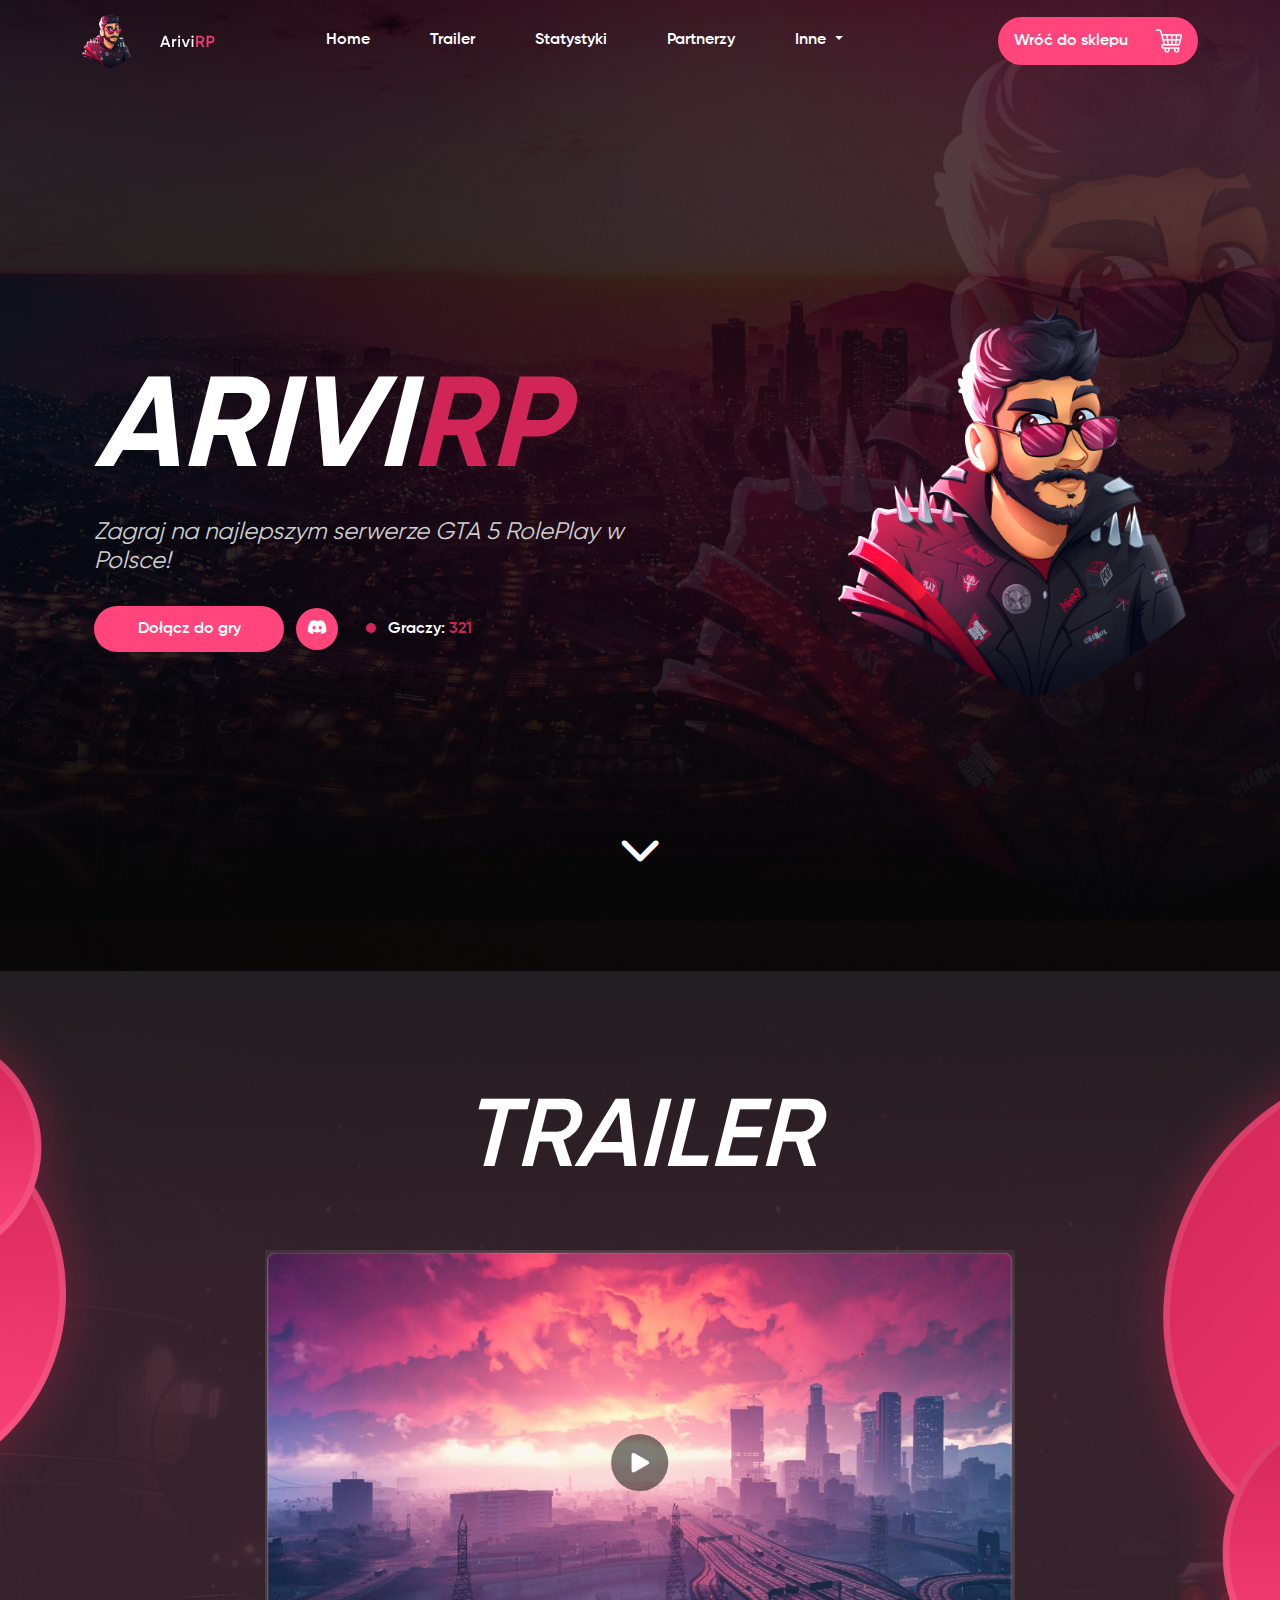
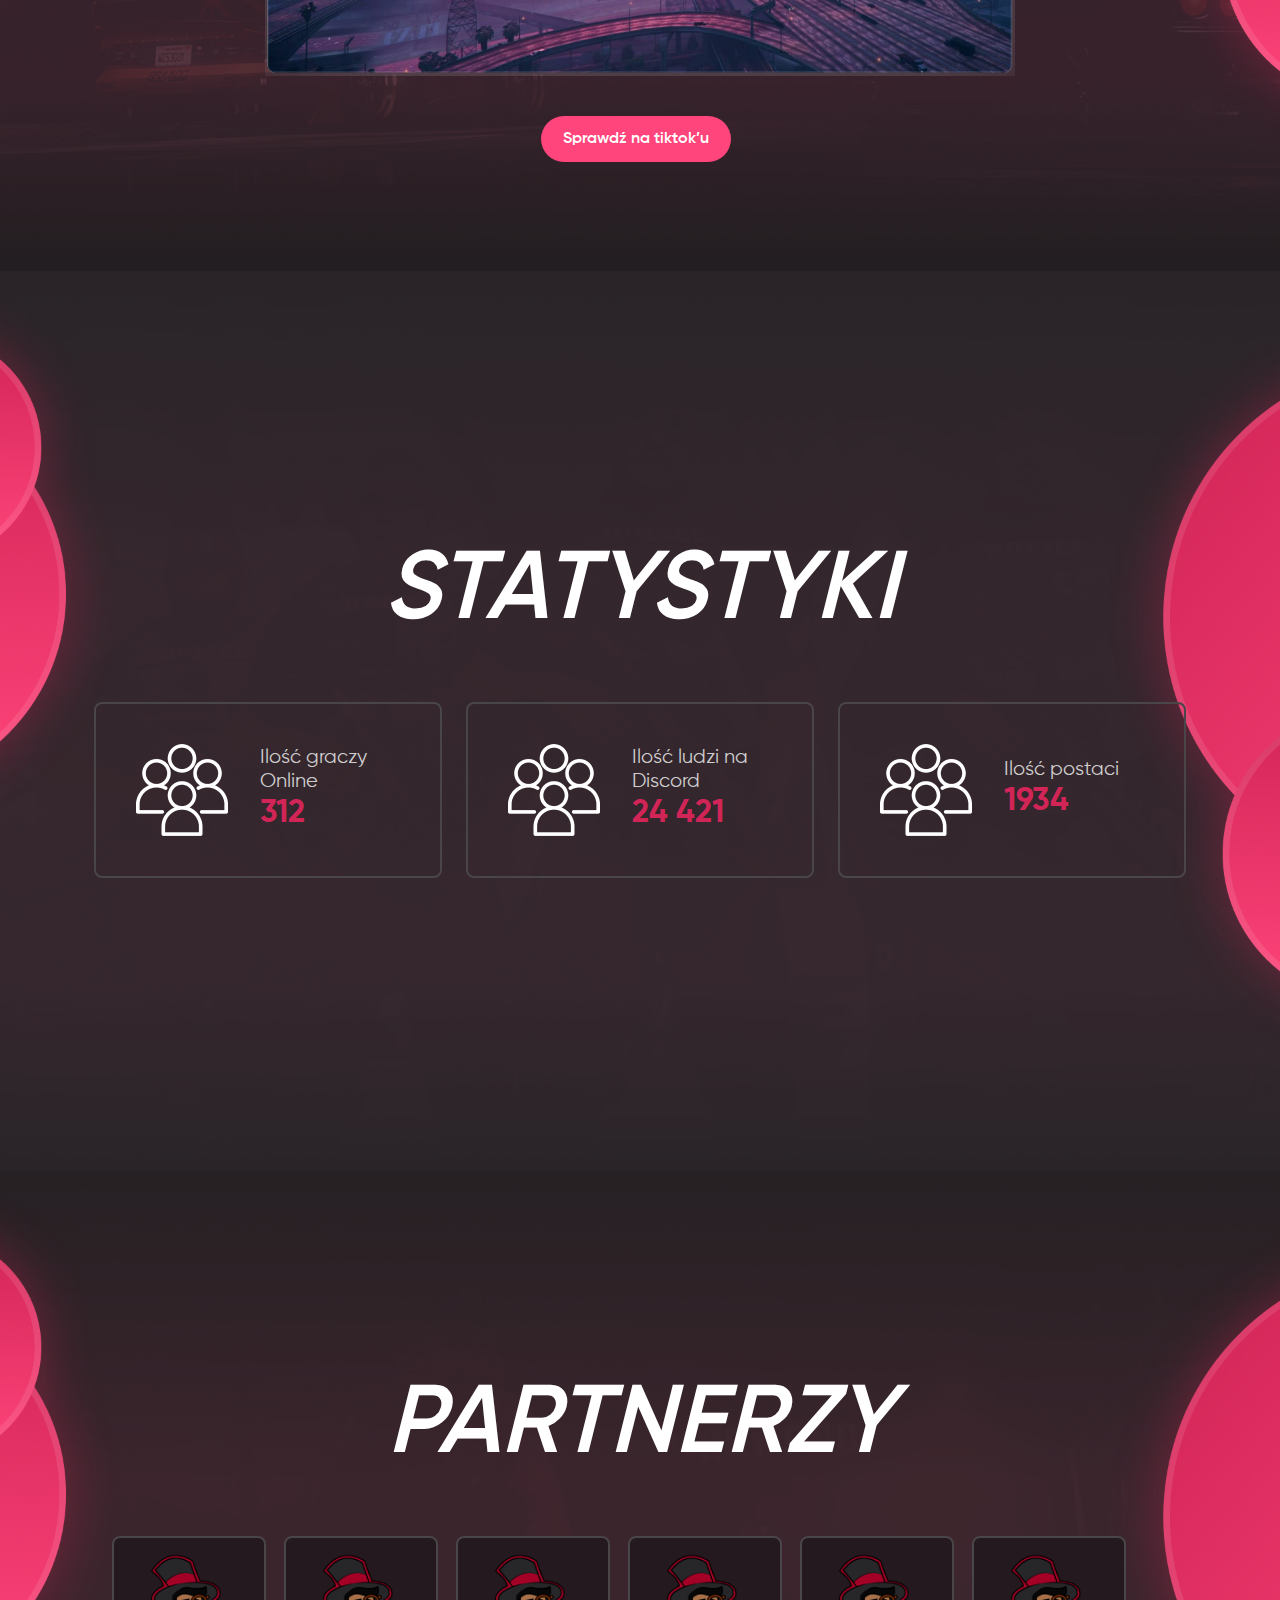
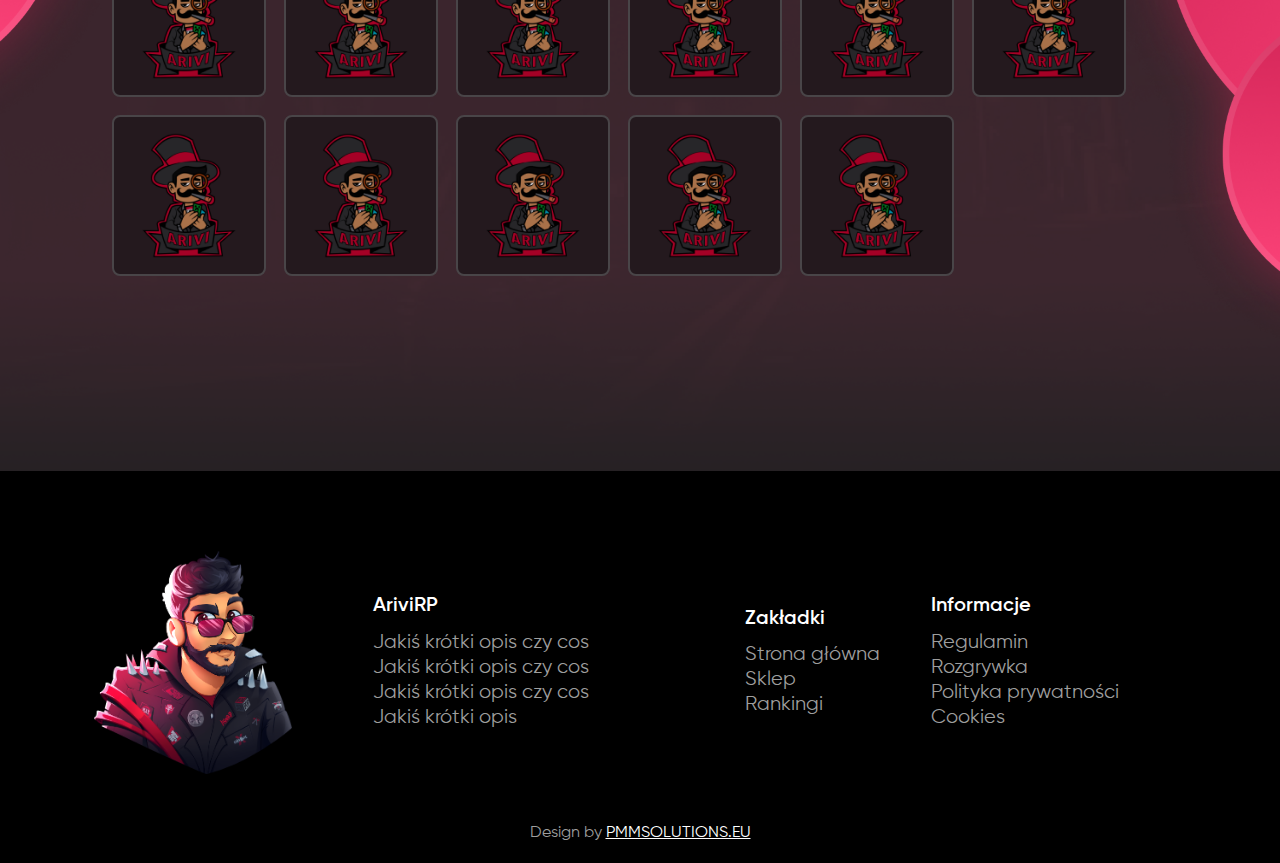
==== index.html @ 46f35d45 "commit" ====
<!DOCTYPE html>
<html lang="en">
<head>
    <meta charset="UTF-8">
    <meta name="viewport" content="width=device-width, initial-scale=1.0">
    <title>Strona glowna</title>
    <link rel="shortcut icon" href="assets/images/logo.png">
    <!-- Bootstrap CSS -->
    <link rel="stylesheet" href="https://cdn.jsdelivr.net/npm/bootstrap@5.0.2/dist/css/bootstrap.min.css">
    <!-- fontawesome CSS -->
    <link rel="stylesheet" href="https://cdnjs.cloudflare.com/ajax/libs/font-awesome/6.5.1/css/all.min.css">
    <!-- owlcarousel CSS -->
    <link rel="stylesheet" href="https://cdnjs.cloudflare.com/ajax/libs/OwlCarousel2/2.3.4/assets/owl.carousel.min.css">

    <link href="assets/css/style.css" rel="stylesheet">
</head>
<body>
    <div class="wrapper">
        <div class="header header-index">
            <nav class="navbar navbar-expand-lg">
                <div class="container">
                  <a class="navbar-brand" href="#">
                    <img src="assets/images/logo.png" class="me-4">
                    <img src="assets/images/logo-text.png" class="mb-none">
                  </a>
                  <button class="navbar-toggler" type="button" data-bs-toggle="collapse" data-bs-target="#navbarSupportedContent" aria-controls="navbarSupportedContent" aria-expanded="false" aria-label="Toggle navigation">
                    <img src="assets/images/menu-bar.png" alt="">
                  </button>
                  <div class="collapse navbar-collapse" id="navbarSupportedContent">
                    <ul class="navbar-nav mx-auto mb-2 mb-lg-0">
                      <li class="nav-item">
                        <a class="nav-link" href="index.html">Home</a>
                      </li>
                      <li class="nav-item">
                        <a class="nav-link" href="#tailer-section">Trailer</a>
                      </li>
                      <li class="nav-item">
                        <a class="nav-link" href="#statystyki-section">Statystyki</a>
                      </li>
                      <li class="nav-item">
                        <a class="nav-link" href="#partnerzy-section">Partnerzy</a>
                      </li>
                      <li class="nav-item dropdown">
                        <a class="nav-link dropdown-toggle" href="#" role="button" data-bs-toggle="dropdown" aria-expanded="false">
                            Inne
                        </a>
                        <ul class="dropdown-menu">
                          <li><a class="dropdown-item" href="administracja.html">Administracja</a></li>
                          <li><a class="dropdown-item" href="regulamin-rozgrywki.html">Regulamin rozgrywki</a></li>
                          <li><a class="dropdown-item" href="zbanowani.html">Zbanowani</a></li>
                        </ul>
                      </li>
                    </ul>
                    <ul class="navbar-nav">
                        <li class="nav-item">
                          <a class="btn btn-main" href="#">Wróć do sklepu <img src="assets/images/shopping-cart.png" class="ms-4"></a>
                        </li>
                    </ul>
                  </div>
                </div>
            </nav>
            <div class="hero-section">
              <div class="vector-down">
                <a href="#tailer-section" class="text-white"><i class="fas fa-chevron-down"></i></a>
              </div>
              <div class="container">
                <div class="row mx-auto w-100 align-items-center justify-content-between">
                  <div class="col-lg-6 col-md-6 col-sm-12 col-12">
                    <div class="heading">ARIVI<span class="text-D22557">RP</span></div>
                    <div class="text">Zagraj na najlepszym serwerze GTA 5 RolePlay w Polsce!</div>
                    <div class="buttons mb-none">
                      <a href="#" class="btn btn-main me-2">Dołącz do gry</a>
                      <a href="#" class="btn btn-icon me-4"><i class="fab fa-discord"></i></a>
                      <span class="dot"></span> &nbsp;&nbsp;<span class="text-">Graczy: </span><span class="text-D22557">321</span>
                    </div>
                    <div class="mb-buttons text-center d-md-none">
                      <div class="mb-3"><span class="dot"></span> &nbsp;&nbsp;<span class="text-">Graczy: </span><span class="text-D22557">321</span></div>
                      <div>
                        <a href="#" class="btn btn-main">Nasz Discord &nbsp;&nbsp; <i class="fab fa-discord"></i> </a>
                      </div>
                    </div>
                  </div>
                  <div class="col-lg-4 col-md-5 col-sm-12 col-12">
                    <div class="img"><img src="assets/images/hero-logo.png" class="w-100"></div>
                  </div>
                </div>
              </div>
            </div>
        </div>
        <div class="main-content main-content-index">
          <div class="tailer-section" id="tailer-section">
            <div class="container">
              <div class="page-heading">TRAILER</div>
              <div class="video-panel">
                <img src="assets/images/trailer-img.png" class="mw-100">
              </div>
              <div class="buttons">
                <a href="#" class="btn btn-main me-2">Sprawdź na tiktok’u</a>
              </div>
            </div>
          </div>
          <div class="statystyki-section" id="statystyki-section">
            <div class="container">
              <div class="page-heading">STATYSTYKI</div>
              <div class="row mx-auto w-100 align-items-center justify-content-between">
                <div class="col-lg-4 col-md-4 col-sm-12 col-12 mb-4">
                  <div class="statystyki-card">
                    <div class="icon"><img src="assets/images/peoples-icon.png" class=""></div>
                    <div class="">
                      <div class="title">Ilość graczy Online</div>
                      <div class="price">312</div>
                    </div>
                  </div>
                </div>
                <div class="col-lg-4 col-md-4 col-sm-12 col-12 mb-4">
                  <div class="statystyki-card">
                    <div class="icon"><img src="assets/images/peoples-icon.png" class=""></div>
                    <div class="">
                      <div class="title">Ilość ludzi na Discord</div>
                      <div class="price">24 421</div>
                    </div>
                  </div>
                </div>
                <div class="col-lg-4 col-md-4 col-sm-12 col-12 mb-4">
                  <div class="statystyki-card">
                    <div class="icon"><img src="assets/images/peoples-icon.png" class=""></div>
                    <div class="">
                      <div class="title">Ilość postaci</div>
                      <div class="price">1934</div>
                    </div>
                  </div>
                </div>
              </div>
            </div>
          </div>
          <div class="partnerzy-section" id="partnerzy-section">
            <div class="container">
              <div class="page-heading">PARTNERZY</div>
              <div class="partnerzy-flex">
                <div class="img"><img src="assets/images/partnerzy.png" class=""></div>
                <div class="img"><img src="assets/images/partnerzy.png" class=""></div>
                <div class="img"><img src="assets/images/partnerzy.png" class=""></div>
                <div class="img"><img src="assets/images/partnerzy.png" class=""></div>
                <div class="img"><img src="assets/images/partnerzy.png" class=""></div>
                <div class="img"><img src="assets/images/partnerzy.png" class=""></div>
                <div class="img"><img src="assets/images/partnerzy.png" class=""></div>
                <div class="img"><img src="assets/images/partnerzy.png" class=""></div>
                <div class="img"><img src="assets/images/partnerzy.png" class=""></div>
                <div class="img"><img src="assets/images/partnerzy.png" class=""></div>
                <div class="img"><img src="assets/images/partnerzy.png" class=""></div>
              </div>
            </div>
          </div>
        </div>
        <div class="footer-section">
          <div class="container">
            <div class="footer-top">
              <div class="row mx-auto w-100 align-items-center">
                <div class="col-lg-3 col-md-3 col-sm-12 col-12">
                  <div class="footer-logo">
                    <img src="assets/images/hero-logo.png" class="w-100">
                  </div>
                </div>
                <div class="col-lg-4 col-md-3 col-sm-12 col-12">
                  <div class="footer-heading">AriviRP</div>
                  <div class="footer-link"><a href="#">Jakiś krótki opis czy cos</a></div>
                  <div class="footer-link"><a href="#">Jakiś krótki opis czy cos</a></div>
                  <div class="footer-link"><a href="#">Jakiś krótki opis czy cos</a></div>
                  <div class="footer-link"><a href="#">Jakiś krótki opis</a></div>
                </div>
                <div class="col-lg-2 col-md-3 col-sm-12 col-12">
                  <div class="footer-heading">Zakładki</div>
                  <div class="footer-link"><a href="#">Strona główna</a></div>
                  <div class="footer-link"><a href="#">Sklep</a></div>
                  <div class="footer-link"><a href="#">Rankingi</a></div>
                </div>
                <div class="col-lg-3 col-md-3 col-sm-12 col-12">
                  <div class="footer-heading">Informacje</div>
                  <div class="footer-link"><a href="#">Regulamin</a></div>
                  <div class="footer-link"><a href="#">Rozgrywka</a></div>
                  <div class="footer-link"><a href="#">Polityka prywatności</a></div>
                  <div class="footer-link"><a href="#">Cookies</a></div>
                </div>
              </div>
            </div>
            <div class="footer-copyright">
              <div class="text">Design by <a href="#">PMMSOLUTIONS.EU</a></div>
            </div>
          </div>
        </div>

    </div>


    <!-- Jquery CDN -->
    <script src="https://cdnjs.cloudflare.com/ajax/libs/jquery/3.4.1/jquery.min.js"></script>
    <!-- Bootstrap JS -->
    <script src="https://cdn.jsdelivr.net/npm/bootstrap@5.0.2/dist/js/bootstrap.bundle.min.js"></script>
    <!-- owlcarousel JS -->
    <script src="https://cdnjs.cloudflare.com/ajax/libs/OwlCarousel2/2.3.4/owl.carousel.min.js"></script>
    
    <script src="assets/js/carousel.js"></script>

</body>
</html>
---- assets/css/style.css ----
@font-face {
    font-family: "Gilroy";
    src: url(gilroy/Gilroy-Regular.ttf);
}
@font-face {
    font-family: "Gilroy-Medium";
    src: url(gilroy/Gilroy-Medium.ttf);
}
@font-face {
    font-family: "Gilroy-semibold";
    src: url(gilroy/Gilroy-SemiBold.ttf);
}
@font-face {
    font-family: "Gilroy-bold";
    src: url(gilroy/Gilroy-Bold.ttf);
}

*{
    padding: 0px;
    margin: 0px;
    box-sizing: border-box;
}

.btn {
    outline: 0px !important;
    box-shadow: none !important;
    color: inherit !important;
}

body {
    background-color: #090808;
    color: #FFFFFF;
    font-family: "Gilroy-semibold";
    scroll-behavior: smooth;
}
body .wrapper {
    background-image: url('../images/body-bg.png');
    /* background-position: center; */
    background-repeat: no-repeat;
    /* background-size: 100% 100%; */
    /* background-position: center; */
    background-size: cover;
}
.navbar-nav .nav-link{
    font-size: 16px;
    font-weight: 400;
    line-height: 19.6px;
    padding: 10px 60px 10px 0px !important;
    color: #FFFFFF;
    /* color: #D22557;
    color: #FF457B; */
}
.btn-main {
    background-color: #FF457B;
    border-radius: 50px;
    min-width: 150px;
    padding: 10px 15px !important;
    color: #FFFFFF !important;
}

.main-content{
    min-height: 100vh;
    padding: 50px 0px;
    background-image: url('../images/section-bg.png');
    background-size: calc(100% + 60px);
    background-position: top center;
}

.footer-section {
    background-color: #000000;
    padding: 80px 0px 20px;
}
.footer-section .footer-top {
    padding-bottom: 50px;
}
.footer-top .footer-logo img{
    max-width: 198px;
}
.footer-top .footer-heading{
    font-size: 20px;
    font-weight: 400;
    line-height: 24.5px;
    margin-bottom: 12px;
}
.footer-top .footer-link a{
    font-size: 20px;
    font-weight: 400;
    line-height: 24px;
    font-family: "Gilroy";
    display: inline-block;
    text-decoration: none;
    color: #9E9E9E;
}
.footer-section .footer-copyright{
    font-family: "Gilroy";
    font-size: 16px;
    font-weight: 400;
    line-height: 19.2px;
    text-align: center;
    color: #9E9E9E;
}
.footer-section .footer-copyright a{
    color: #FFFFFF;
}

.page-heading {
    font-size: 96px;
    font-style: italic;
    font-weight: 400;
    line-height: 120px;
    text-align: center;
    margin-bottom: 50px;
}

.main-card {
    border: 2px solid #2e282c;
    padding: 54px 20px 38px;
    border-radius: 4px;
    position: relative;
}
.main-card .vector-icon{
    position: absolute;
    left: 8px;
    top: 5px;
}
.main-card .newslatter-form{
    max-width: 806px !important;
    margin: auto;
    margin-bottom: 50px;
    border: 2px solid #2e282c;
    border-radius: 50px;
}
.main-card .newslatter-form .input-group{
    display: flex;
    width: 100%;
    align-items: center;
}
.main-card .newslatter-form .input-group .input-div{
    flex: 1;
}
.main-card .newslatter-form .input-group .input-div input{
    padding: 10px 25px;
    border: 0px;
    background-color: transparent;
    color: #FFFFFF;
    outline: 0px;
    box-shadow: none;
}
.main-card .newslatter-form .btn-main{
    border-radius: 50px !important;
}
.main-card .text{
    font-size: 20px;
    font-style: italic;
    font-weight: 400;
    line-height: 24.76px;
    text-align: center;
    max-width: 947px;
    margin: auto;
    margin-bottom: 30px;
}
.main-card .btn-main {
    min-width: 250px;
}
.btn-icon {
    background-color: #FF457B;
    border-radius: 50px;
    padding: 8px 10px;
    color: #FFFFFF !important;
}

.add-to-cart-card.main-card {
    padding: 18px 16px;
}
.add-to-cart-card.main-card .vector-icon {
    top: 10px;
}
.add-to-cart-card .title {
    max-width: 747px;
    text-align: center;
    margin-bottom: 18px;
}
.add-to-cart-card .item {
    border: 2px solid #2e282c;
    border-radius: 8px;
    padding: 10px 20px;
    display: flex;
    width: 100%;
    flex-wrap: wrap;
    justify-content: space-between;
    align-items: center;
    font-size: 14px;
    font-weight: 400;
    line-height: 16.8px;
    color: #AFAFAF;
    margin-bottom: 10px;
}
.add-to-cart-card .item .d-flex {
    gap: 50px;
    align-items: center;
}
.text-white {
    color: #FFFFFF;
}
.add-to-cart-card .item .item-qty {
    border: 2px solid #2e282c;
    padding: 8px 10px;
    border-radius: 4px;
}
.add-to-cart-card .total-price {
    font-size: 14px;
    font-weight: 400;
    line-height: 16.8px;
    color: #AFAFAF;
    max-width: 270px;
    margin-left: auto;
}
.add-to-cart-bottom-button{
    padding: 40px 0px;
    font-size: 14px;
    font-weight: 400;
    line-height: 16.8px;
    color: #AFAFAF;
}
.add-to-cart-bottom-button .btn-main{
    min-width: 280px;
}

.tabs-section .nav-tabs {
    border: 0px;
    gap: 20px;
    justify-content: center;
}
.tabs-section .nav-tabs .nav-link {
    width: calc(25% - 20px);
    border: 2px solid #2e282c;
    border-radius: 8px;
    font-family: "Gilroy-Medium";
    font-size: 20px;
    font-weight: 400;
    line-height: 24px;
    color: #A8A8A8;
}
.tabs-section .nav-tabs .nav-link.active {
    border-color: #FF3F84;
    color: #FFFFFF;
    background-color: inherit;
}
.tabs-section .tab-content .tab-pane .top-text {
    font-family: "Gilroy-Medium";
    font-size: 20px;
    font-weight: 400;
    line-height: 24.26px;
    color: #EDEDED;
    margin-bottom: 24px;
}
.tabs-section .tab-content .tab-pane p {
    font-family: "Gilroy";
    font-size: 20px;
    font-weight: 400;
    line-height: 24px;
    color: #A096AF;
}

.section-heading{
    font-family: "Gilroy-bold";
    font-size: 64px;
    font-style: italic;
    font-weight: 400;
    line-height: 80px;
    text-align: center;
    margin-bottom: 24px;
}

.tabs-carousel .nav-tabs .nav-link {
    width: calc(33.33% - 20px);
}

/* Carousel */

.owl-nav button {
    position: absolute;
    top: 10px;
    color: #FFFFFF!important;
    margin: 0;
    transition: all 0.3s ease-in-out;
    width: 25px;
    height: 25px;
    border-radius: 20px;
    font-size: 20px!important;
    line-height: 1!important;
}
.owl-nav button.owl-prev {
    left: -30px;
}
.owl-nav button.owl-next {
    right: -30px;
}
.owl-nav button:focus {
    outline: none;
}

.ranking-section {
    padding: 20px 0px 80px;
}
.ranking-section .ranking-product-card {
    height: 222px;
    display: flex;
    gap: 10px;
    align-items: center;
    border: 2px solid #2e282c;
    border-radius: 8px;
}
.ranking-section .ranking-product-card .img {
    height: 100%;
    display: flex;
    justify-content: center;
    align-items: center;
    border-radius: 8px 0px 0px 8px;
}
.ranking-section .ranking-product-card .img {
    background-color: #120D10;
    padding: 20px;
}
.ranking-section .ranking-product-card .img img{
    max-width: 113px;
}
.ranking-section .ranking-product-card .content {
    padding: 20px;
    flex: 1;
    font-family: "Gilroy-Medium";
    font-size: 20px;
    font-weight: 400;
    line-height: 24.26px;
    color: #A8A8A8;
}
.ranking-section .ranking-product-card .content .product-price{
    font-family: "Gilroy-bold";
    font-size: 32px;
    font-weight: 400;
    line-height: 40px;
    color: #FFFFFF;
}


.sklep-section .ranking-product-card {
    margin-top: 20px;
}
.sklep-section .ranking-product-card.active {
    border-color: #FF3F84;
    position: relative;
}
.sklep-section .ranking-product-card.active::before {
    content: "Promocja";
    border: 2px solid #FF3F84;
    background-color: #120D10;
    border-radius: 8px;
    font-family: "Gilroy-bold";
    font-size: 16px;
    font-weight: 400;
    line-height: 19.6px;
    width: 130px;
    position: absolute;
    top: -20px;
    right: 12px;
    height: 32px;
    padding: 4px;
    text-align: center;
}
.sklep-section .ranking-product-card .content {
    padding: 10px
}
.sklep-section .ranking-product-card .content .product-title {
    font-family: "Gilroy-bold";
    font-size: 20px;
    font-weight: 400;
    line-height: 24.76px;
    color: #FFFFFF;
}
.sklep-section .ranking-product-card .content .btn-main {
    display: flex;
    align-items: center;
    justify-content: space-between;
    flex: 1;
}
.sklep-section .ranking-product-card .content .img-fluid {
    max-width: 25px;
}
.sklep-section .ranking-product-card .content .product-tag {
    font-family: "Gilroy";
    font-size: 14px;
    font-weight: 400;
    line-height: 16.8px;
}
.sklep-section .ranking-product-card .content .product-price {
    font-family: "Gilroy-bold";
    font-size: 32px;
    font-weight: 400;
    line-height: 40px;
    color: #FFFFFF;
    position: relative;
    margin: 12px 0px;
}
.sklep-section .ranking-product-card .content .product-price .cut-price {
    font-family: "Gilroy-bold";
    font-size: 20px;
    font-weight: 400;
    line-height: 24.5px;
    color: #FF3E3E;
    position: absolute;
    top: 0px;
    left: 120px;
}
.sklep-section .ranking-product-card .content .product-button {
    display: flex;
    justify-content: space-between;
    align-items: center;
}
.sklep-section .owl-nav button {
    top: 50%;
}

.admin-cards-section .admin-card {
    border: 2px solid #2e282c;
    border-radius: 8px;
    padding: 30px 40px;
    max-width: 420px;
    height: 100%;
    font-family: "Gilroy-Medium";
    font-size: 16px;
    font-weight: 400;
    line-height: 19.41px;
    color: #A8A8A8;
    position: relative;
}
.admin-cards-section .admin-card::before {
    background-color: #120D10;
    border-radius: 8px 8px 0px 0px;
    position: absolute;
    content: " ";
    height: 150px;
    width: 100%;
    top: 0px;
    left: 0px;
}
.admin-cards-section .admin-card .top-content {
    text-align: center;
    position: relative;
    padding-bottom: 40px;
}
.admin-cards-section .admin-card .top-content .title {
    font-family: "Gilroy-bold";
    font-size: 24px;
    font-weight: 400;
    line-height: 29.71px;
    color: #FFFFFF;
    margin-bottom: 15px;
}
.admin-cards-section .admin-card .social-content {
    padding-bottom: 30px;
}
.admin-cards-section .admin-card .social-content .icon-flex {
    display: flex;
    align-items: center;
    gap: 24px;
    margin-bottom: 12px;
}
.admin-cards-section .admin-card .social-content .icon-flex .icon{
    width: 40px;
    text-align: center;
    font-size: 28px;
    color: #FFFFFF;
}

.table-content {
    padding: 50px 0px;
}
.table-content .table-heading {
    font-family: "Gilroy";
    font-size: 20px;
    font-weight: 400;
    line-height: 24px;
    color: #555555;
}
.table-content .table-body {
    font-family: "Gilroy-Medium";
    font-size: 20px;
    font-weight: 400;
    line-height: 24.26px;
    color: #CECECE;
}
.table-content .table-body .row{
    border: 2px solid #2e282c;
    border-radius: 8px;
    padding: 12px 0px;
    margin-bottom: 18px;
}
.table-content .table-body .row.row-FFD363{
    border-color: #FFD363;
    background-color: rgba(255, 211, 99, 0.16);
}
.table-content .table-body .row.row-AEAEAE{
    border-color: #AEAEAE;
    background-color: rgba(174, 174, 174, 0.16);
}
.table-content .table-body .row.row-9E5B35{
    border-color: #9E5B35;
    background-color: rgba(158, 91, 53, 0.16);
}
.table-content .table-body .d-flex {
    gap: 20px;
}
.table-content .table-body .tag {
    font-size: 12px;
    line-height: 14.56px;
    color: #8A8A8A;
}
.table-content .table-footer  {
    padding: 30px 0px;
}
.table-content .table-footer .btn-main {
    min-width: 250px;
}

.page-img {
    max-width: 1050px;
    margin: auto;
}

.banner-section {
    background-image: url('../images/baner-bg.png');
    /* background-size: contain; */
    background-position: right;
    background-repeat: no-repeat;
    min-height: 300px;
}
.banner-section .left-content {
    background-image: url('../images/baner-vector.png');
    background-size: contain;
    background-position: left;
    background-repeat: no-repeat;
    padding: 12px 12px;
    height: 100%;
}
.banner-section .left-content .center-content {
    padding: 10px 50px;
}
.banner-section .title {
    color: #FA4F4F;
    font-family: "Gilroy-bold";
    font-size: 40px;
    font-weight: 400;
    line-height: 50px;
    margin-bottom: 40px;
}
.banner-section .heading {
    font-family: "Gilroy-bold";
    font-size: 64px;
    font-weight: 400;
    line-height: 80px;
    margin-bottom: 10px;
}
.banner-section .text {
    font-family: "Gilroy-Medium";
    color: #CFCFCF;
    font-size: 16px;
    font-weight: 400;
    line-height: 19.41px;
}

.header-index {
    background-image: url('../images/hero-bg.png');
    background-size: cover;
    position: relative;
}
.header-index::before {
    position: absolute;
    content: " ";
    width: 100%;
    height: 100%;
    background-image: url('../images/hero-logo-transparent.png');
    background-size: contain;
    background-repeat: no-repeat;
    background-position: right;
}
.hero-section {
    min-height: calc(100vh - 60px);
    display: flex;
    align-items: center;
    position: relative;
}
.hero-section .vector-down {
    width: 100%;
    position: absolute;
    text-align: center;
    height: 50px;
    bottom: 50px;
    font-size: 42px;
}
.hero-section .heading {
    font-family: "Gilroy-bold";
    font-size: 128px;
    font-style: italic;
    font-weight: 400;
    line-height: 163.2px;
}
.hero-section .text {
    font-family: "Gilroy";
    font-size: 24px;
    font-style: italic;
    font-weight: 400;
    line-height: 28.8px;
    color: #CFCFCF;
    margin: 5px 0px 30px;
}
.hero-section .btn-main {
    min-width: 190px;
}
.hero-section .dot {
    width: 10px;
    height: 10px;
    background-color: #D22557;
    display: inline-block;
    border-radius: 50px;
}
.text-D22557 {
    color: #D22557;
}

.main-content-index{
    background-image: none;
    padding-bottom: 0px;
}

.partnerzy-section,
.statystyki-section,
.tailer-section {
    background-image: url('../images/trailer-bg.png');
    background-size: cover;
    position: relative;
    min-height: 100vh;
    display: flex;
    align-items: center;
    text-align: center;
    padding: 60px 0px;
}
.partnerzy-section::before,
.statystyki-section::before,
.tailer-section::before {
    content: " ";
    background-color: #2e282c;
    opacity: 0.7;
    position: absolute;
    width: 100%;
    height: 100%;
    top: 0px;
    left: 0px;
    z-index: 1000;
}
.partnerzy-section::after,
.statystyki-section::after,
.tailer-section::after {
    content: " ";
    background-image: url('../images/section-bg.png');
    background-size: cover;
    position: absolute;
    width: 100%;
    height: 100%;
    top: 0px;
    left: 0px;
    z-index: 1001;
}
.partnerzy-section .container,
.statystyki-section .container,
.tailer-section .container {
    position: relative;
    z-index: 10000;
}
.tailer-section .btn-main {
    min-width: 190px;
}
.tailer-section .video-panel {
    max-width: 750px;
    margin: auto;
    margin-bottom: 40px;
}

.statystyki-section {
    background-image: url('../images/statystyki-bg.png');
}
.statystyki-section::before {
    opacity: 0.9;
}
.statystyki-section .statystyki-card {
    border: 2px solid #494548;
    border-radius: 8px;
    padding: 40px;
    display: flex;
    align-items: center;
    text-align: left;
    gap: 32px;
    font-family: "Gilroy";
    font-size: 20px;
    font-weight: 400;
    line-height: 24px;
    color: #CFCFCF;
    margin-bottom: 8px;
}
.statystyki-section .statystyki-card .icon img{
    width: 92px;
}
.statystyki-section .statystyki-card .price {
    font-family: "Gilroy-bold";
    font-size: 32px;
    font-weight: 400;
    line-height: 39.62px;
    color: #D22557;
}

.partnerzy-section {
    background-image: url('../images/partnerzy-bg.png');
}
.partnerzy-section::before {
    opacity: 0.8;
}
.partnerzy-section .partnerzy-flex{
    display: flex;
    flex-wrap: wrap;
    padding: 0px 30px;
    align-items: center;
    gap: 18px;
}
.partnerzy-section .partnerzy-flex .img{
    border: 2px solid #494548;
    border-radius: 8px;
    padding: 15px 10px;
    background: #24191e;
}
.partnerzy-section .partnerzy-flex .img img {
    width: 130px;
}

#productModal .modal-dialog {
    max-width: 950px;
    display: flex;
    align-items: center;
    width: 100%;
    height: 100%;
    padding: 10px;
}
#productModal .modal-content {
    background-color: #120D10;
    padding: 10px 20px;
}
#productModal .modal-content .modal-body{
    position: relative;
    padding: 0px;
}
#productModal .modal-content .modal-body .vector-back{
    top: 0px;
    position: absolute;
    left: 10px;
}
#productModal .modal-content .modal-body .vector-back .btn{
    font-size: 28px;
    padding: 0px;
    color: #525252 !important;
    font-weight: 400;
    font-family: "Gilroy";
}
#productModal .modal-content .modal-body .title {
    font-family: "Gilroy-bold";
    font-style: italic;
    font-size: 20px;
    font-weight: 400;
    line-height: 24.76px;
    color: #FFFFFF;
    text-align: center;
    margin-bottom: 20px;
}
#productModal .main-card {
    padding: 10px 20px;
    font-family: "Gilroy";
    font-size: 20px;
    font-weight: 400;
    line-height: 24px;
    color: #A096AF;
}
#productModal .main-card h4{
    font-family: "Gilroy-Medium";
    font-size: 20px;
    font-weight: 400;
    line-height: 24.26px;
    color: #EDEDED;
}
#productModal .btn-main{
    min-width: 250px;
    max-width: 100%;
}


@media screen and (max-width: 767px) {
    .mb-none{
        display: none;
    }
    .header {
        background-color: #000000;
    }
    .navbar-nav .nav-link{
        padding: 5px 0px !important;
    }
    .container{
        padding-left: 30px;
        padding-right: 30px;
    }
    .partnerzy-section::after,
    .statystyki-section::after,
    .tailer-section::after,
    .main-content {
        background-image: none;
    }
    .footer-section .footer-top {
        text-align: center;
    }
    .footer-section .footer-top .col-12{
        margin-bottom: 65px;
    }

    .page-heading{
        font-size: 48px;
        line-height: 60px;
    }

    .hero-section {
        justify-content: center;
        align-items: baseline;
        text-align: center;
    }
    .hero-section .row {
        flex-direction: column-reverse;
    }
    .hero-section .col-12 {
        padding: 0px;
    }
    .hero-section .img {
        max-width: 280px;
        margin: auto;
        margin-bottom: 15px;
    }
    .hero-section .heading {
        font-size: 64px;
        line-height: 73.2px;
        margin-top: 20px;
    }
    .hero-section .mb-buttons .btn-main {
        max-width: 180px;
        padding: 12px 40px;
        margin: auto;
        display: flex;
        justify-content: space-between;
        align-items: center;
    }
    .partnerzy-section,
    .statystyki-section,
    .tailer-section {
        min-height: auto;
    }
    .partnerzy-section .partnerzy-flex {
        gap: 10px;
        justify-content: space-around;
        padding: 0px;
    }
    .partnerzy-section .partnerzy-flex .img{
        max-width: calc(50% - 10px);
    }

    .banner-section {
        display: none;
    }
    .section-heading {
        font-size: 40px;
        line-height: 50px;
    }
    .sklep-section .ranking-product-card .content .btn-main{
        font-size: 14px;
        line-height: 20px;
    }

    .main-card .newslatter-form .btn-main{
        width: 97px;
        min-width: auto;
        white-space: nowrap;
        overflow: hidden;
    }
    .main-card {
        margin-top: 70px;
    }
    .add-to-cart-card.main-card .vector-icon,
    .main-card .vector-icon {
        left: 0px;
        top: -60px;
    }
    .main-card .vector-icon .btn {
        font-size: 28px;
    }
    .add-to-cart-card .mb-flex { 
        display: flex;
        gap: 10px;
        flex-wrap: wrap;
    }
    .add-to-cart-card .item {
        width: calc(50% - 10px);
        display: inline-block;
        margin-left: 5px;
        padding-left: 10px;
    }
    .add-to-cart-card .item .text-white {
        text-align: center;
        display: block;
    }
    .add-to-cart-card .item .left-content .d-flex {
        display: block !important;
    }
    .add-to-cart-card .item .right-content .d-flex {
        justify-content: center;
    }
    .add-to-cart-card .item .right-content .d-flex div{
        display: flex;
        flex-wrap: wrap;
        align-items: center;
    }
    .add-to-cart-card .item .right-content .d-flex div.mb-none{
        display: none;
    }
    .add-to-cart-card .item .right-content .d-flex div .d-md-none{
        width: 28px;
        margin-left: 8px;
    }
    .add-to-cart-card .item .right-content .d-flex .text-white {
        width: 100%;
        text-align: center;
        margin-bottom: 10px;
    }
    .add-to-cart-card .item .item-qty {
        display: block;
        text-align: left;
        width: 70px;
    }
    .add-to-cart-card .total-price{
        margin-left: 0px;
        text-align: center;
        max-width: 100%;
        margin-top: 14px;
    }

    .tabs-section .nav-tabs .nav-link {
        width: 100%;
    }
    .table-content .table-body .d-flex{
        display: block !important;
        text-align: center;
    }
    .table-content .table-body .row,
    .tab-content .table-body .row {
        text-align: center;
    }
    .tab-content .table-body .row .text-mb-start {
        text-align: start;
    }
    .table-content .table-body .avatar-img,
    .tab-content .table-body .avatar-img {
        margin-bottom: 14px;
    }
    .table-content .table-body .row .text-end,
    .tab-content .table-body .row .text-end {
        margin-top: 15px;
        text-align: center !important;
    }
    .table-content .table-body .row>div {
        margin-bottom: 18px;
    }
}
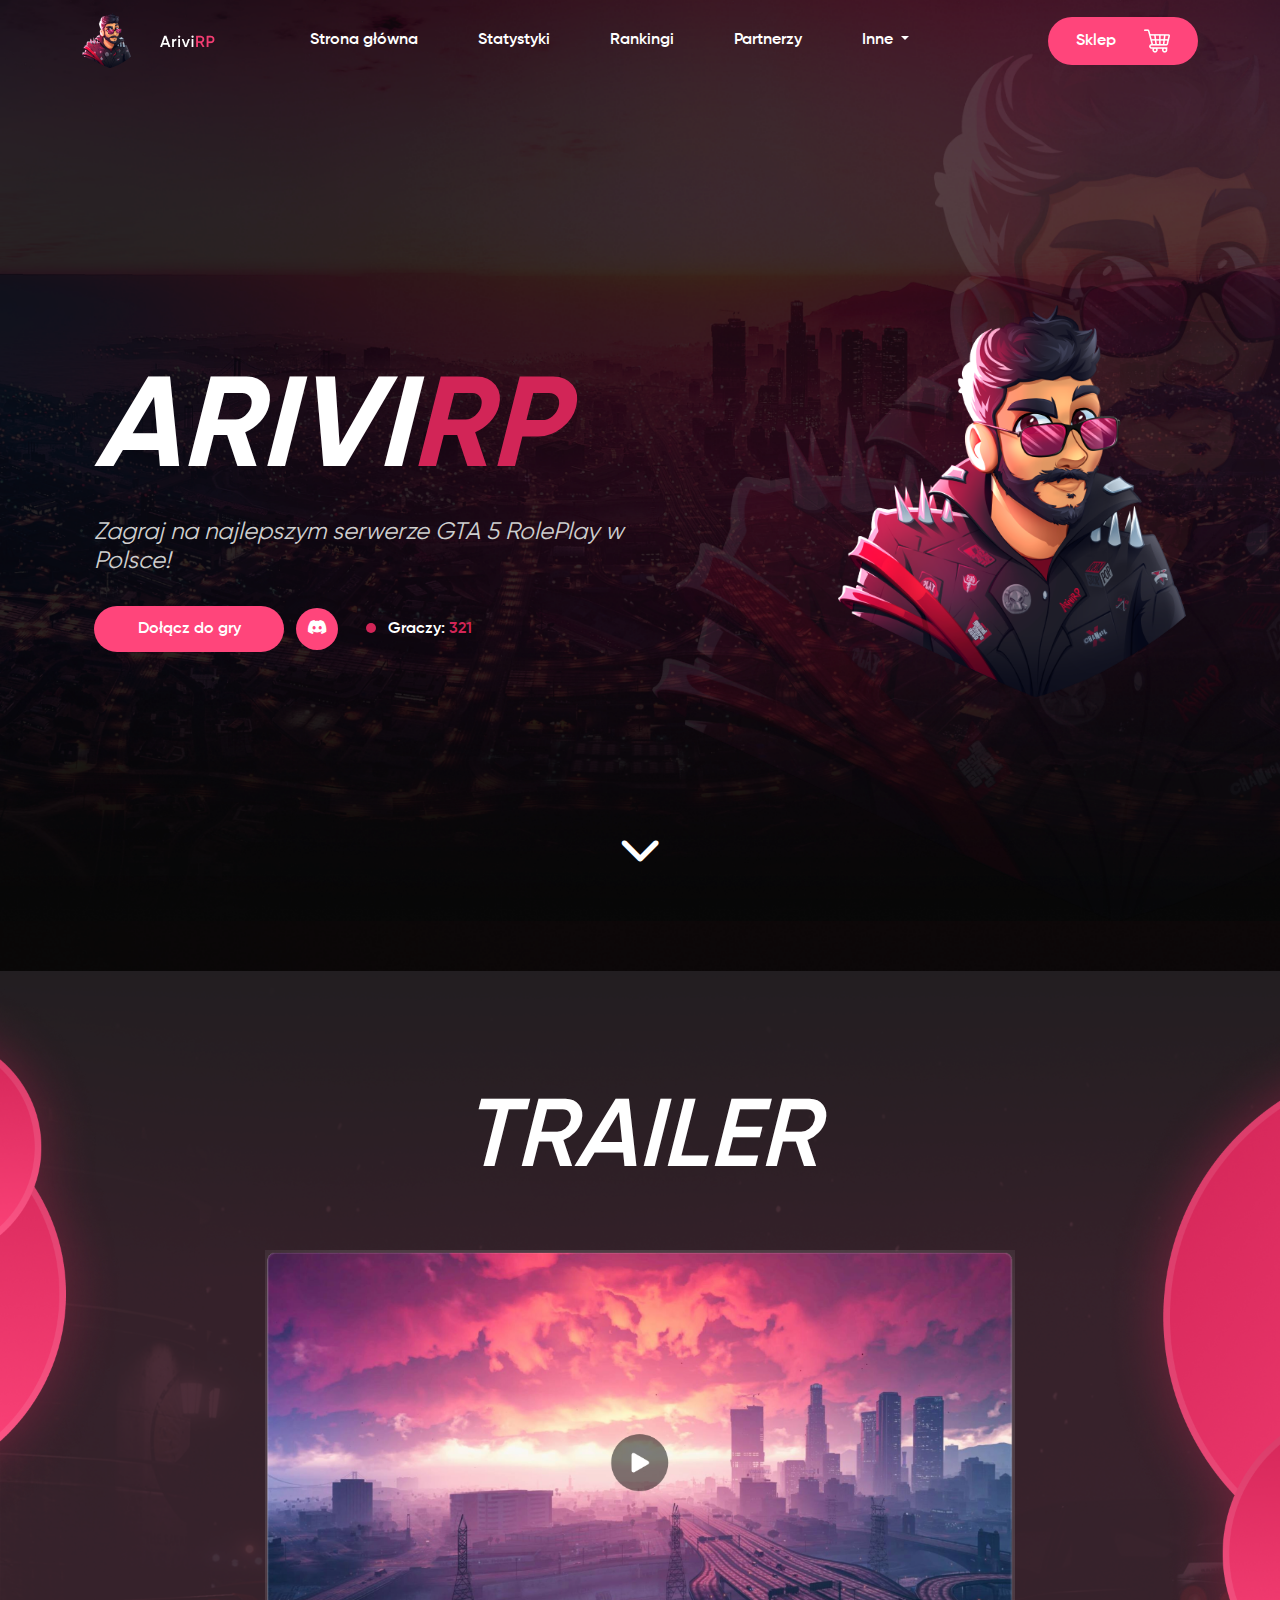
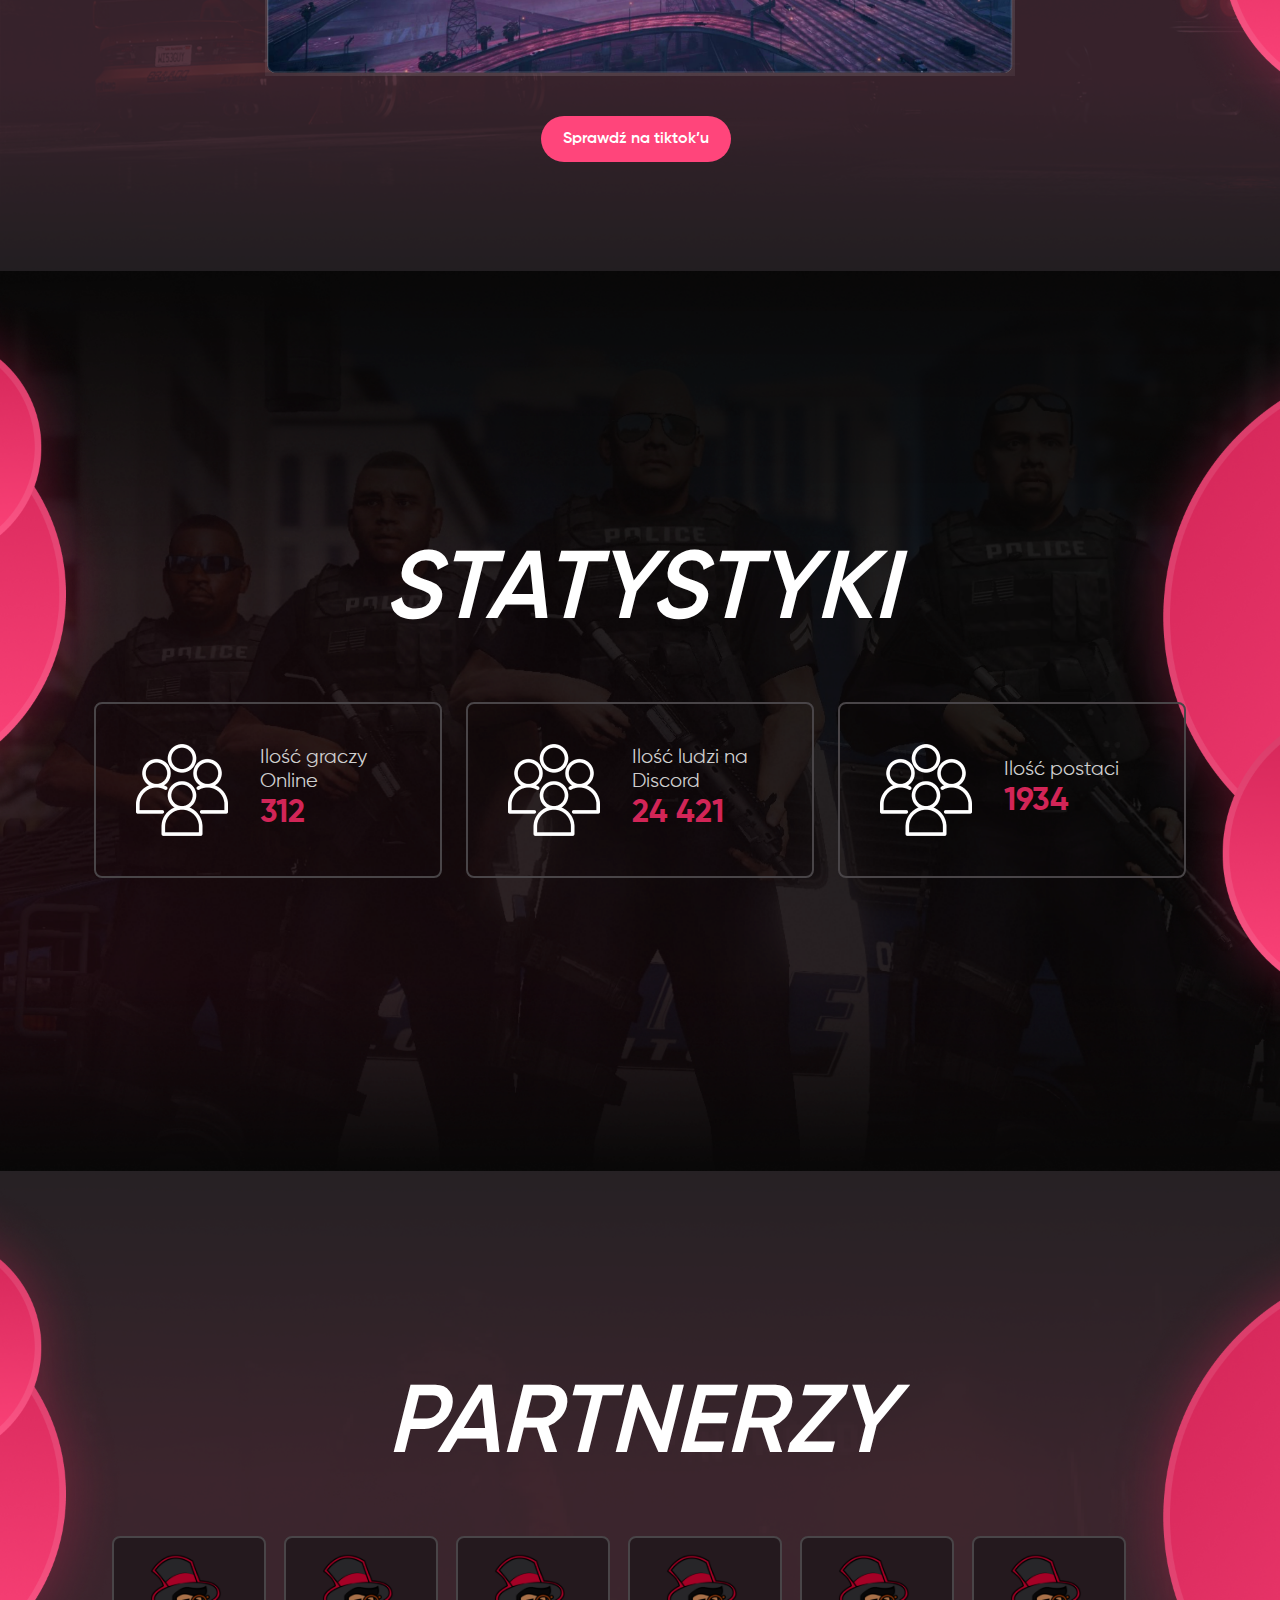
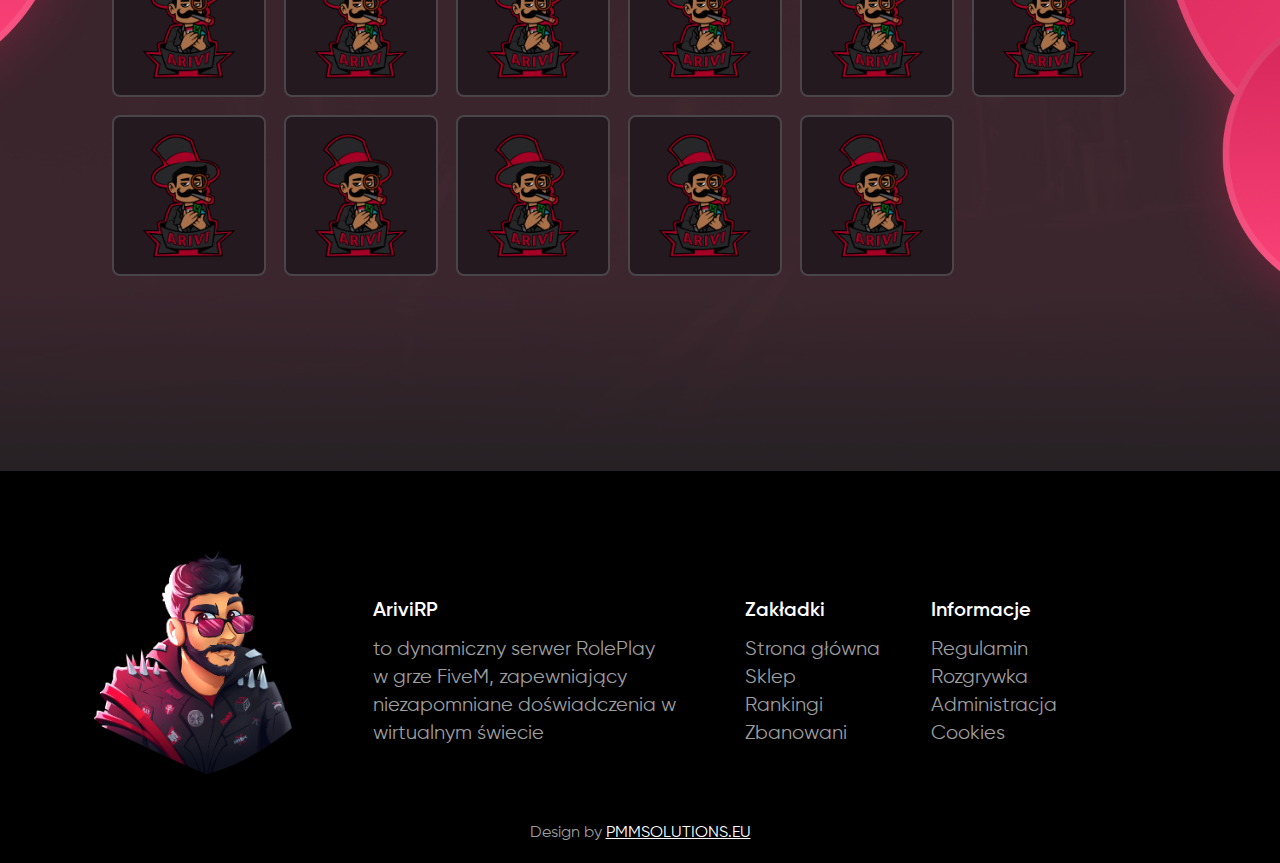
==== commit 9bcf1f3a: "change" ====
--- a/index.html
+++ b/index.html
@@ -30,13 +30,13 @@
                   <div class="collapse navbar-collapse" id="navbarSupportedContent">
                     <ul class="navbar-nav mx-auto mb-2 mb-lg-0">
                       <li class="nav-item">
-                        <a class="nav-link" href="index.html">Home</a>
-                      </li>
-                      <li class="nav-item">
-                        <a class="nav-link" href="#tailer-section">Trailer</a>
+                        <a class="nav-link" href="index.html">Strona główna</a>
                       </li>
                       <li class="nav-item">
                         <a class="nav-link" href="#statystyki-section">Statystyki</a>
+                      </li>
+                      <li class="nav-item">
+                        <a class="nav-link" href="rankingi.html">Rankingi</a>
                       </li>
                       <li class="nav-item">
                         <a class="nav-link" href="#partnerzy-section">Partnerzy</a>
@@ -54,7 +54,7 @@
                     </ul>
                     <ul class="navbar-nav">
                         <li class="nav-item">
-                          <a class="btn btn-main" href="#">Wróć do sklepu <img src="assets/images/shopping-cart.png" class="ms-4"></a>
+                          <a class="btn btn-main" href="#">Sklep <img src="assets/images/shopping-cart.png" class="ms-4"></a>
                         </li>
                     </ul>
                   </div>
@@ -75,7 +75,7 @@
                       <span class="dot"></span> &nbsp;&nbsp;<span class="text-">Graczy: </span><span class="text-D22557">321</span>
                     </div>
                     <div class="mb-buttons text-center d-md-none">
-                      <div class="mb-3"><span class="dot"></span> &nbsp;&nbsp;<span class="text-">Graczy: </span><span class="text-D22557">321</span></div>
+                      <div class="mb-2"><span class="dot"></span> &nbsp;&nbsp;<span class="text-">Graczy: </span><span class="text-D22557">321</span></div>
                       <div>
                         <a href="#" class="btn btn-main">Nasz Discord &nbsp;&nbsp; <i class="fab fa-discord"></i> </a>
                       </div>
@@ -156,30 +156,28 @@
         <div class="footer-section">
           <div class="container">
             <div class="footer-top">
-              <div class="row mx-auto w-100 align-items-center">
+              <div class="row mx-auto w-100">
                 <div class="col-lg-3 col-md-3 col-sm-12 col-12">
                   <div class="footer-logo">
                     <img src="assets/images/hero-logo.png" class="w-100">
                   </div>
                 </div>
-                <div class="col-lg-4 col-md-3 col-sm-12 col-12">
+                <div class="col-lg-4 col-md-3 col-sm-12 col-12 pt-5">
                   <div class="footer-heading">AriviRP</div>
-                  <div class="footer-link"><a href="#">Jakiś krótki opis czy cos</a></div>
-                  <div class="footer-link"><a href="#">Jakiś krótki opis czy cos</a></div>
-                  <div class="footer-link"><a href="#">Jakiś krótki opis czy cos</a></div>
-                  <div class="footer-link"><a href="#">Jakiś krótki opis</a></div>
-                </div>
-                <div class="col-lg-2 col-md-3 col-sm-12 col-12">
+                  <div class="footer-link">to dynamiczny serwer RolePlay <br> w grze FiveM, zapewniający <br> niezapomniane doświadczenia w <br> wirtualnym świecie</div>
+                </div>
+                <div class="col-lg-2 col-md-3 col-sm-12 col-12 pt-5">
                   <div class="footer-heading">Zakładki</div>
-                  <div class="footer-link"><a href="#">Strona główna</a></div>
-                  <div class="footer-link"><a href="#">Sklep</a></div>
-                  <div class="footer-link"><a href="#">Rankingi</a></div>
-                </div>
-                <div class="col-lg-3 col-md-3 col-sm-12 col-12">
+                  <div class="footer-link"><a href="index.html">Strona główna</a></div>
+                  <div class="footer-link"><a href="sklep.html">Sklep</a></div>
+                  <div class="footer-link"><a href="rankingi.html">Rankingi</a></div>
+                  <div class="footer-link"><a href="zbanowani.html">Zbanowani</a></div>
+                </div>
+                <div class="col-lg-3 col-md-3 col-sm-12 col-12 pt-5">
                   <div class="footer-heading">Informacje</div>
-                  <div class="footer-link"><a href="#">Regulamin</a></div>
+                  <div class="footer-link"><a href="regulamin.html">Regulamin</a></div>
                   <div class="footer-link"><a href="#">Rozgrywka</a></div>
-                  <div class="footer-link"><a href="#">Polityka prywatności</a></div>
+                  <div class="footer-link"><a href="administracja.html">Administracja</a></div>
                   <div class="footer-link"><a href="#">Cookies</a></div>
                 </div>
               </div>
--- a/assets/css/style.css
+++ b/assets/css/style.css
@@ -82,10 +82,17 @@
     line-height: 24.5px;
     margin-bottom: 12px;
 }
+.footer-top .footer-link {
+    font-size: 20px;
+    font-weight: 400;
+    line-height: 28px;
+    font-family: "Gilroy";
+    color: #9E9E9E;
+}
 .footer-top .footer-link a{
     font-size: 20px;
     font-weight: 400;
-    line-height: 24px;
+    line-height: 28px;
     font-family: "Gilroy";
     display: inline-block;
     text-decoration: none;
@@ -273,14 +280,14 @@
 }
 
 .tabs-carousel .nav-tabs .nav-link {
-    width: calc(33.33% - 20px);
+    width: calc(100% - 20px);
 }
 
 /* Carousel */
 
 .owl-nav button {
     position: absolute;
-    top: 10px;
+    top: 30%;
     color: #FFFFFF!important;
     margin: 0;
     transition: all 0.3s ease-in-out;
@@ -310,6 +317,7 @@
     align-items: center;
     border: 2px solid #2e282c;
     border-radius: 8px;
+    background-color: #120D10;
 }
 .ranking-section .ranking-product-card .img {
     height: 100%;
@@ -319,7 +327,7 @@
     border-radius: 8px 0px 0px 8px;
 }
 .ranking-section .ranking-product-card .img {
-    background-color: #120D10;
+    background-color: rgba(255, 255, 255, 2%);
     padding: 20px;
 }
 .ranking-section .ranking-product-card .img img{
@@ -432,9 +440,10 @@
     line-height: 19.41px;
     color: #A8A8A8;
     position: relative;
+    background-color: #120D10;
 }
 .admin-cards-section .admin-card::before {
-    background-color: #120D10;
+    background-color: rgba(255, 255, 255, 2%);
     border-radius: 8px 8px 0px 0px;
     position: absolute;
     content: " ";
@@ -645,7 +654,6 @@
     padding: 60px 0px;
 }
 .partnerzy-section::before,
-.statystyki-section::before,
 .tailer-section::before {
     content: " ";
     background-color: #2e282c;
@@ -688,9 +696,6 @@
 .statystyki-section {
     background-image: url('../images/statystyki-bg.png');
 }
-.statystyki-section::before {
-    opacity: 0.9;
-}
 .statystyki-section .statystyki-card {
     border: 2px solid #494548;
     border-radius: 8px;
@@ -798,6 +803,17 @@
     max-width: 100%;
 }
 
+.navbar-nav .dropdown-menu{
+    background: transparent;
+}
+.navbar-nav .dropdown-item {
+    padding-left: 0px;
+    color: #C5C5C5;
+}
+.navbar-nav .dropdown-item:hover {
+    background-color: transparent;
+    color: #fff;
+}
 
 @media screen and (max-width: 767px) {
     .mb-none{
@@ -823,7 +839,7 @@
         text-align: center;
     }
     .footer-section .footer-top .col-12{
-        margin-bottom: 65px;
+        margin-bottom: 45px;
     }
 
     .page-heading{
@@ -831,10 +847,14 @@
         line-height: 60px;
     }
 
+    .hero-section .vector-down {
+        bottom: 0px;
+    }
     .hero-section {
         justify-content: center;
         align-items: baseline;
         text-align: center;
+        padding-bottom: 80px;
     }
     .hero-section .row {
         flex-direction: column-reverse;
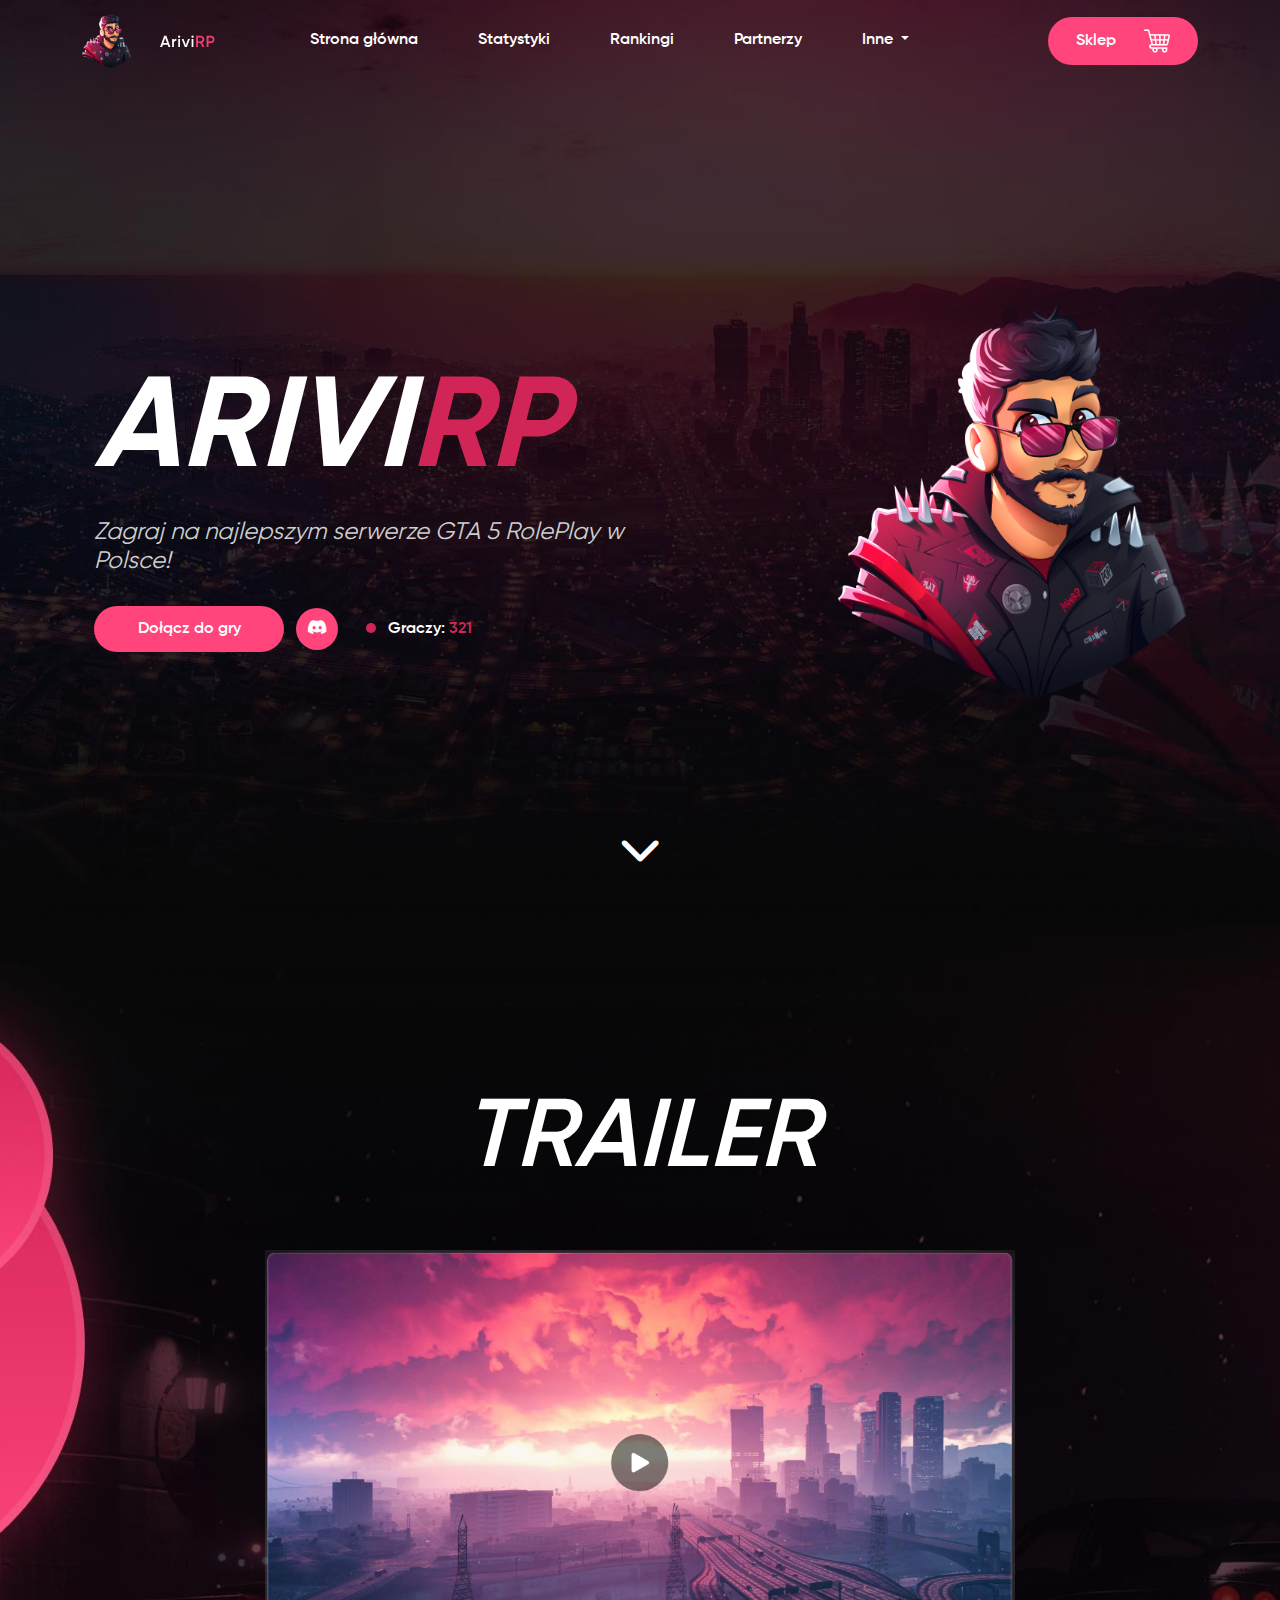
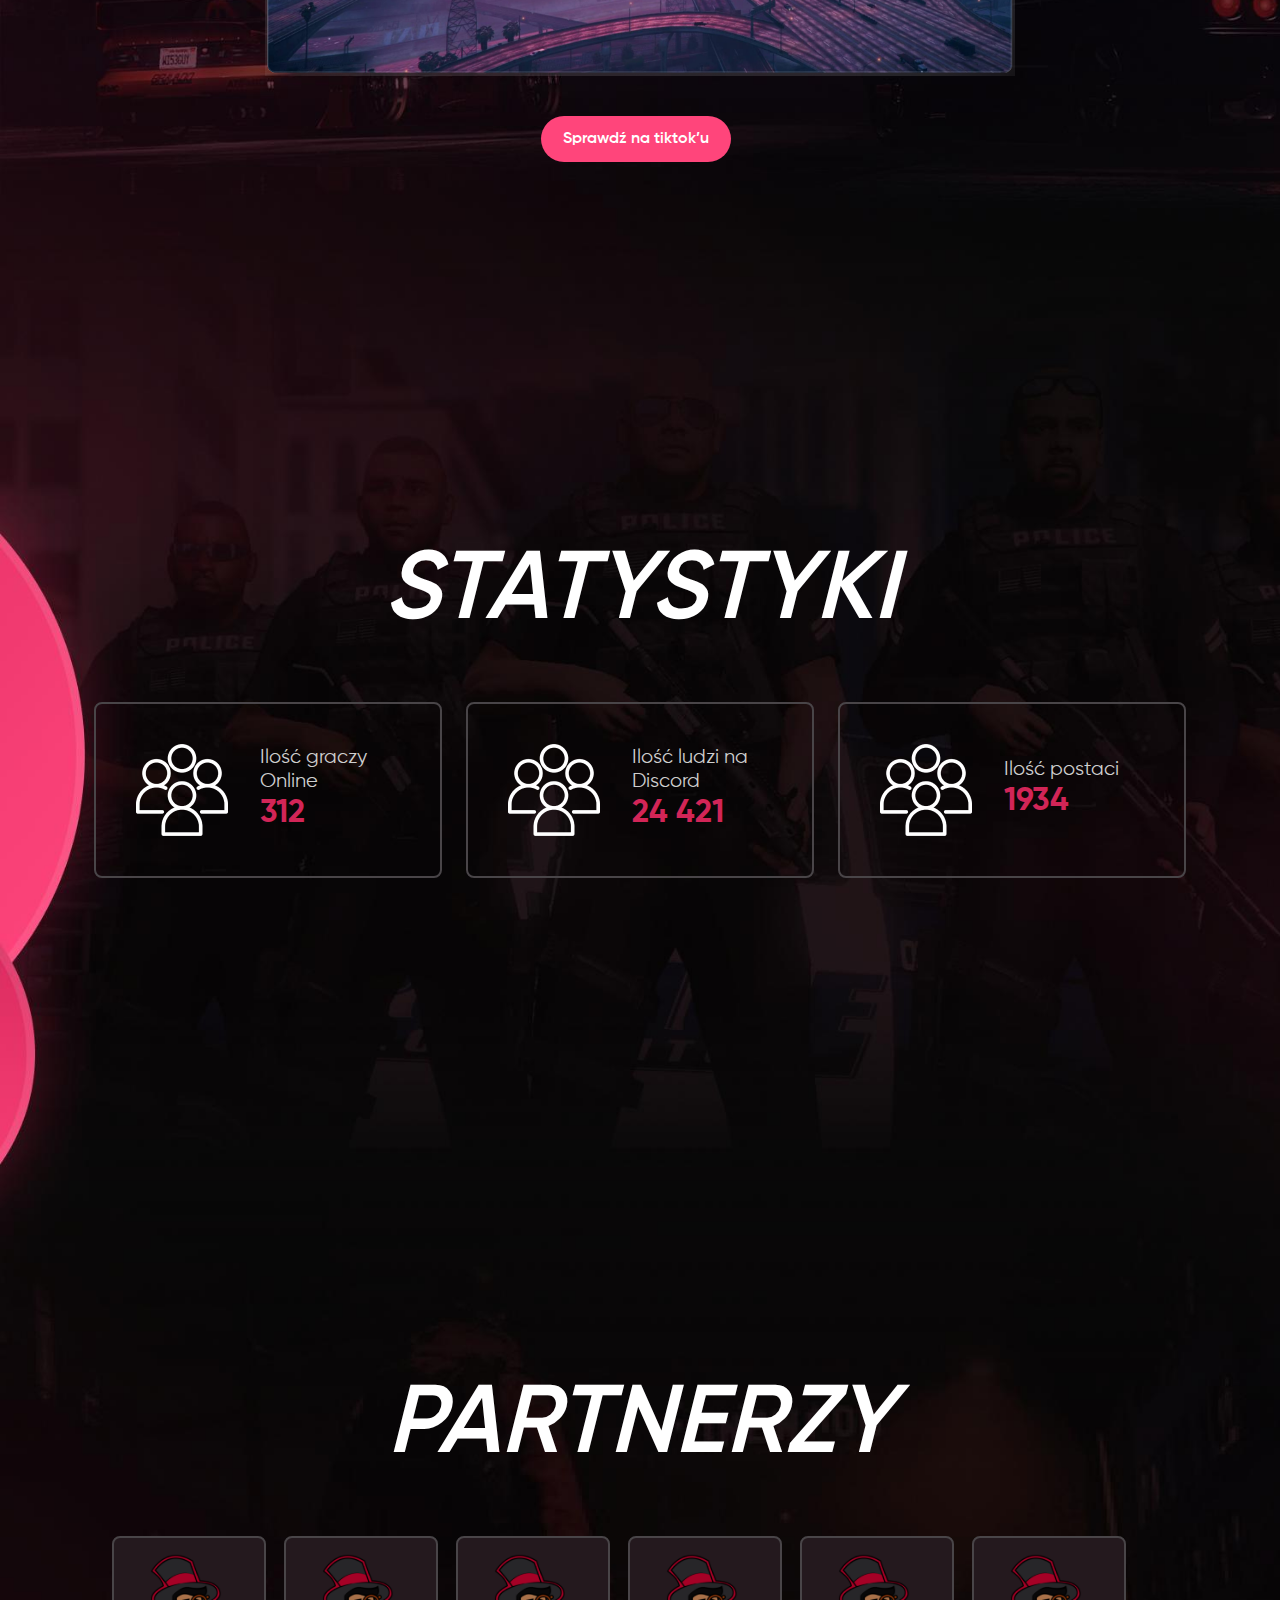
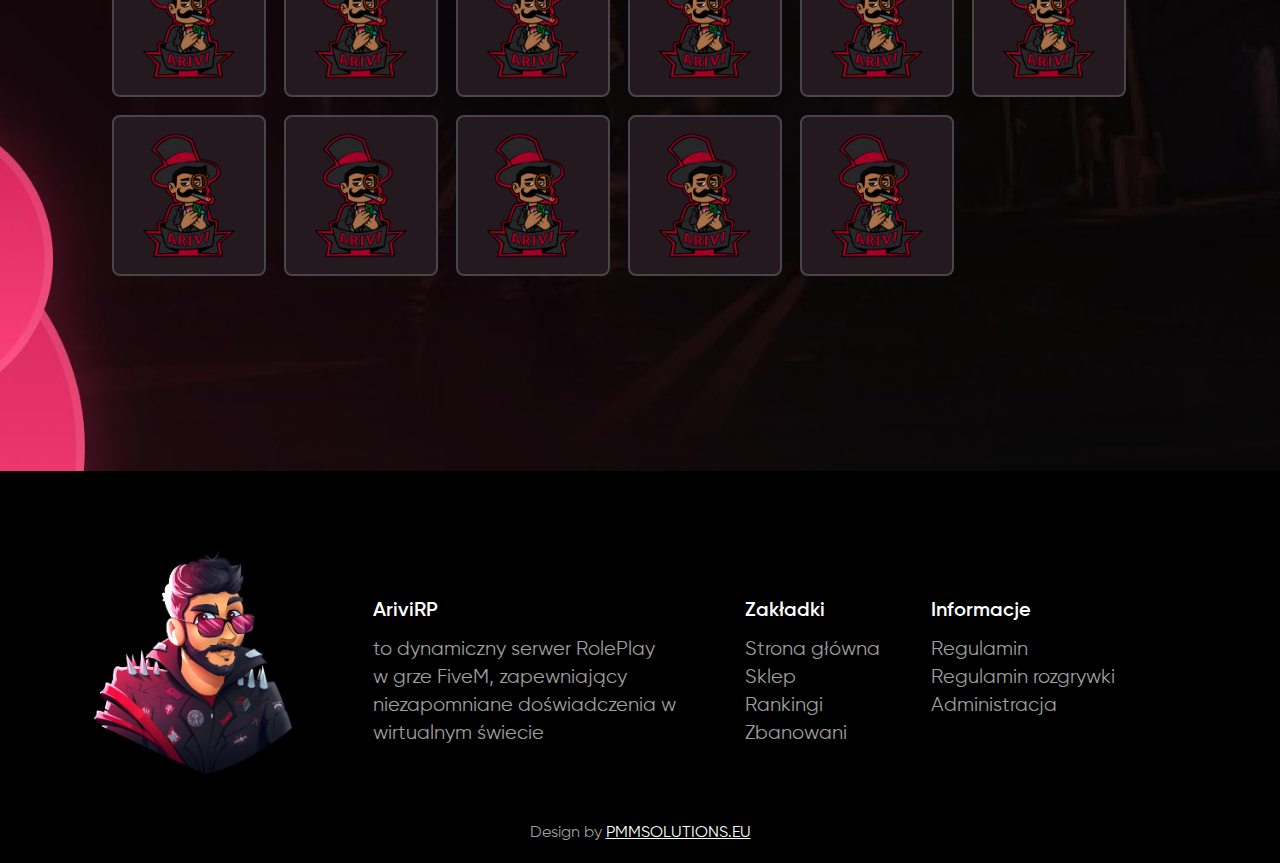
==== commit ccb65acb: "ch" ====
--- a/index.html
+++ b/index.html
@@ -16,7 +16,7 @@
     <link href="assets/css/style.css" rel="stylesheet">
 </head>
 <body>
-    <div class="wrapper">
+    <div class="wrapper index-wrapper">
         <div class="header header-index">
             <nav class="navbar navbar-expand-lg">
                 <div class="container">
@@ -30,7 +30,7 @@
                   <div class="collapse navbar-collapse" id="navbarSupportedContent">
                     <ul class="navbar-nav mx-auto mb-2 mb-lg-0">
                       <li class="nav-item">
-                        <a class="nav-link" href="index.html">Strona główna</a>
+                        <a class="nav-link" href="#">Strona główna</a>
                       </li>
                       <li class="nav-item">
                         <a class="nav-link" href="#statystyki-section">Statystyki</a>
@@ -176,9 +176,8 @@
                 <div class="col-lg-3 col-md-3 col-sm-12 col-12 pt-5">
                   <div class="footer-heading">Informacje</div>
                   <div class="footer-link"><a href="regulamin.html">Regulamin</a></div>
-                  <div class="footer-link"><a href="#">Rozgrywka</a></div>
+                  <div class="footer-link"><a href="regulamin-rozgrywki.html">Regulamin rozgrywki</a></div>
                   <div class="footer-link"><a href="administracja.html">Administracja</a></div>
-                  <div class="footer-link"><a href="#">Cookies</a></div>
                 </div>
               </div>
             </div>
--- a/assets/css/style.css
+++ b/assets/css/style.css
@@ -40,6 +40,9 @@
     /* background-size: 100% 100%; */
     /* background-position: center; */
     background-size: cover;
+}
+body .wrapper.index-wrapper {
+    background-image: url('../images/index-bg.png');
 }
 .navbar-nav .nav-link{
     font-size: 16px;
@@ -578,7 +581,7 @@
 }
 
 .header-index {
-    background-image: url('../images/hero-bg.png');
+    /* background-image: url('../images/hero-bg.png'); */
     background-size: cover;
     position: relative;
 }
@@ -587,7 +590,7 @@
     content: " ";
     width: 100%;
     height: 100%;
-    background-image: url('../images/hero-logo-transparent.png');
+    /* background-image: url('../images/hero-logo-transparent.png'); */
     background-size: contain;
     background-repeat: no-repeat;
     background-position: right;
@@ -644,7 +647,7 @@
 .partnerzy-section,
 .statystyki-section,
 .tailer-section {
-    background-image: url('../images/trailer-bg.png');
+    /* background-image: url('../images/trailer-bg.png'); */
     background-size: cover;
     position: relative;
     min-height: 100vh;
@@ -656,7 +659,7 @@
 .partnerzy-section::before,
 .tailer-section::before {
     content: " ";
-    background-color: #2e282c;
+    /* background-color: #2e282c; */
     opacity: 0.7;
     position: absolute;
     width: 100%;
@@ -669,7 +672,7 @@
 .statystyki-section::after,
 .tailer-section::after {
     content: " ";
-    background-image: url('../images/section-bg.png');
+    /* background-image: url('../images/section-bg.png'); */
     background-size: cover;
     position: absolute;
     width: 100%;
@@ -693,9 +696,9 @@
     margin-bottom: 40px;
 }
 
-.statystyki-section {
+/* .statystyki-section {
     background-image: url('../images/statystyki-bg.png');
-}
+} */
 .statystyki-section .statystyki-card {
     border: 2px solid #494548;
     border-radius: 8px;
@@ -722,9 +725,9 @@
     color: #D22557;
 }
 
-.partnerzy-section {
+/* .partnerzy-section {
     background-image: url('../images/partnerzy-bg.png');
-}
+} */
 .partnerzy-section::before {
     opacity: 0.8;
 }
@@ -805,6 +808,7 @@
 
 .navbar-nav .dropdown-menu{
     background: transparent;
+    border: 0px;
 }
 .navbar-nav .dropdown-item {
     padding-left: 0px;
@@ -814,13 +818,24 @@
     background-color: transparent;
     color: #fff;
 }
+.navbar-toggler{
+    outline: 0px;
+    box-shadow: none;
+}
 
 @media screen and (max-width: 767px) {
     .mb-none{
         display: none;
     }
+    body .wrapper.index-wrapper{
+        background-position: center;
+    }
     .header {
         background-color: #000000;
+    }
+    .header-index {
+        background-color: transparent;
+        padding-bottom: 50px;
     }
     .navbar-nav .nav-link{
         padding: 5px 0px !important;
